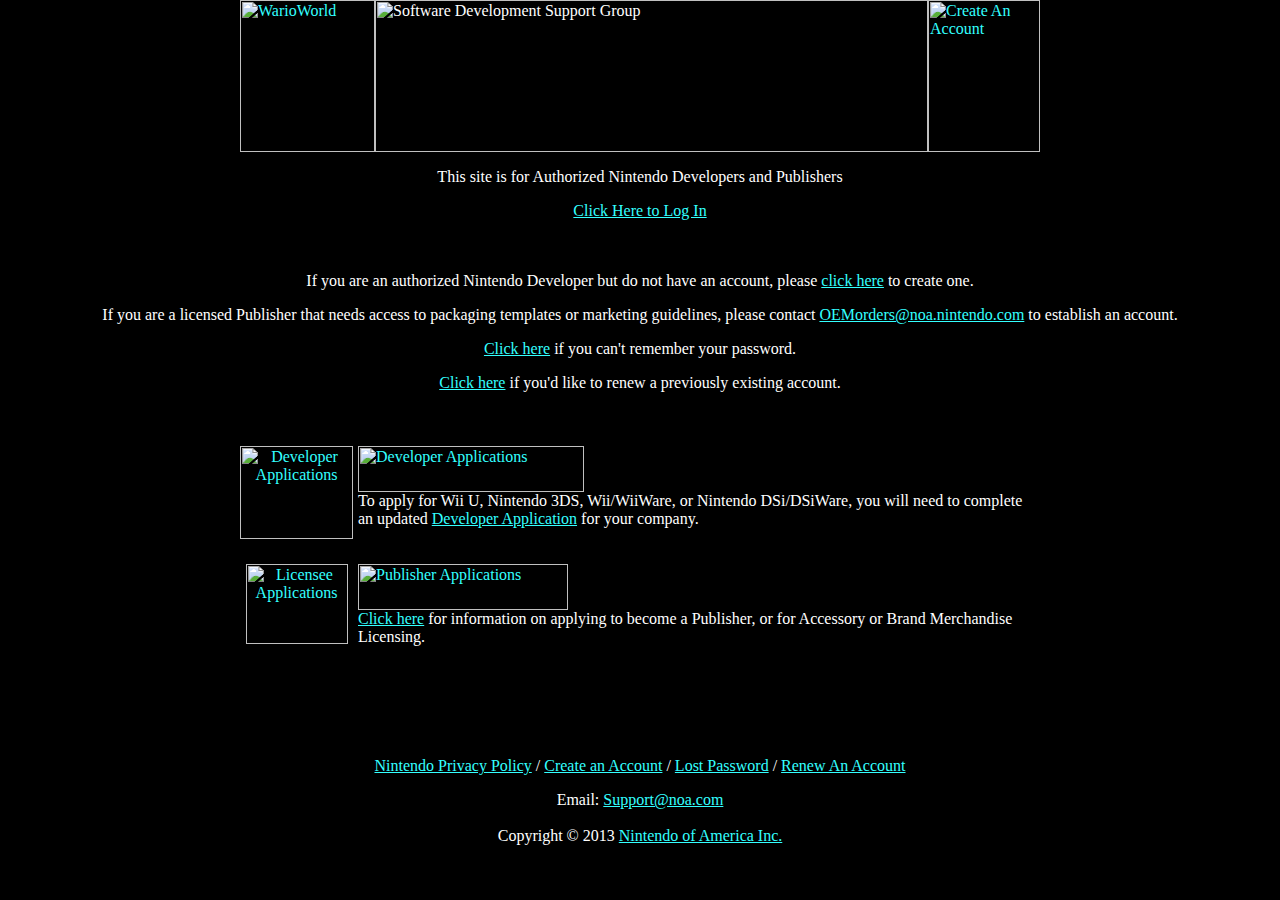
==== warioworld/index.html @ 82d970d0 "Organize for deployment" ====
<HTML>

<HEAD>
<TITLE>Nintendo Software Development Support Group Home Page</TITLE>
<LINK REL="stylesheet" HREF="../external.html?link=http://www.warioworld.com/style/sdsg.css" />
</HEAD>

<BODY BGCOLOR=#000000 LEFTMARGIN="0" TOPMARGIN="0" MARGINHEIGHT="0" 
MARGINWIDTH="0" TEXT="#FFFFFF" LINK="#33FFFF" VLINK="#0099FF" onLoad="init()">
<DIV ALIGN=CENTER>
<SPAN CLASS="whitetext">
<TABLE BORDER=0 CELLPADDING=0 CELLSPACING=0 WIDTH=800>
<TR>
<TD><A HREF="index.html"><IMG SRC="../external.gif?link=http://www.warioworld.com/images/splash/splash_home.jpg" 
WIDTH=135 HEIGHT=152 ALT="WarioWorld" BORDER=0></A></TD>
<TD><IMG SRC="../external.gif?link=http://www.warioworld.com/images/splash/splash_logo.jpg" 
WIDTH=553 HEIGHT=152 ALT="Software Development Support Group"></TD>
<TD><A HREF="createaccount.html"><IMG 
SRC="../external.gif?link=http://www.warioworld.com/images/splash/splash_createaccount.jpg" 
WIDTH=112 HEIGHT=152 ALT="Create An Account" BORDER=0 /></A></TD>
</TR>
</TABLE>
<P>
<SPAN CLASS="whiteheadline">This site is for Authorized Nintendo 
Developers and Publishers
<P>
<A HREF="login/index.html" CLASS="whiteheadline">Click Here to Log In</A>
<P><BR><BR></SPAN>
If you are an authorized Nintendo Developer but do not have an account, 
please <A HREF="createaccount.html">click here</A> to create one.
<P>
If you are a licensed Publisher that needs access to packaging templates or marketing guidelines, 
please contact <A HREF="mailto:OEMorders@noa.nintendo.com">OEMorders@noa.nintendo.com</A> to establish an account.
<P>
<A HREF="../external.html?link=http://www.warioworld.com/lostpassword.html">Click here</A> if you can't remember your password.
<P>
<A HREF="renewaccount.html">Click here</A>
if you'd like to renew a previously existing account.
</SPAN>
<BR>
<BR>
<BR>
<BR>
<TABLE WIDTH=800 BORDER=0 CELLPADDING=0 CELLSPACING=0>

<TR>
<TD VALIGN=TOP ALIGN=CENTER><A 
HREF="../external.html?link=http://www.warioworld.com/apply/"
onMouseOver="changeImages('image7', 'image7on')" 
onMouseOut="changeImages('image7', 'image7off')"><IMG 
SRC="../external.gif?link=http://www.warioworld.com/images/splash/splash_nda_low.jpg" WIDTH=113 HEIGHT=93 
ALT="Developer Applications" NAME="image7" BORDER=0></A></TD>
<TD WIDTH=5><IMG SRC="../external.gif?link=http://www.warioworld.com/images/spacer.gif" WIDTH=5 HEIGHT=1></TD>
<TD CLASS="whitetext" VALIGN=TOP><A HREF="../external.html?link=http://www.warioworld.com/apply/"><IMG 
SRC="../external.gif?link=http://www.warioworld.com/images/splash/splash_apps_head.jpg" WIDTH=226 HEIGHT=46 
ALT="Developer Applications" BORDER=0></A><BR>
To apply for Wii U, Nintendo 3DS, Wii/WiiWare, or 
Nintendo DSi/DSiWare, you will need to complete an updated 
<A HREF="../external.html?link=http://www.warioworld.com/apply/">Developer Application</A> for your company.
<BR>
<BR></TD>
</TR>
<TR><TD COLSPAN=3>&nbsp;</TD></TR>
<TR>
<TD VALIGN=TOP ALIGN=CENTER><A HREF="../external.html?link=http://www.warioworld.com/licenseeapplications/"
onMouseOver="changeImages('image8', 'image8on')" 
onMouseOut="changeImages('image8', 'image8off')"><IMG 
SRC="../external.gif?link=http://www.warioworld.com/images/splash/splash_accessory_low.jpg" WIDTH=102 HEIGHT=80 
ALT="Licensee Applications" NAME="image8" BORDER=0></A></TD>
<TD WIDTH=5><IMG SRC="../external.gif?link=http://www.warioworld.com/images/spacer.gif" WIDTH=5 HEIGHT=1></TD>
<TD CLASS="whitetext" VALIGN=TOP><A HREF="../external.html?link=http://www.warioworld.com/licenseeapplications/"><IMG 
SRC="../external.gif?link=http://www.warioworld.com/images/splash/splash_publisher_head.jpg" WIDTH=210 HEIGHT=46 
ALT="Publisher Applications" BORDER=0 /></A><BR>
<A HREF="../external.html?link=http://www.warioworld.com/licenseeapplications/">Click here</A> for information on applying to become a Publisher, 
or for Accessory or Brand Merchandise Licensing.
</TD>
</TR>
<TR><TD COLSPAN=3>&nbsp;</TD></TR>
</TABLE>
<BR>
<BR>
<TABLE WIDTH=600>
<TR>
<TD CLASS="whitetext" ALIGN=CENTER>
<BR><BR><BR>
<A HREF="../external.html?link=http://www.nintendo.com/corp/privacy.jsp"
TARGET="NEW">Nintendo Privacy Policy</A> / <A 
HREF="createaccount.html">Create an Account</A> / <A HREF="lostpassword.html">Lost 
Password</A> / <A HREF="renewaccount.html">Renew An Account</A>
<P>
Email: <A HREF="mailto:support@noa.com">Support@noa.com</A>
<BR>
<BR>
<span class="whitetext">Copyright &copy; 2013 <A HREF="../external.html?link=http://www.nintendo.com/" TARGET="NEW">Nintendo 
of America Inc.</A></span>
<BR>
<BR>
</TD>
</TR>
</TABLE>
</DIV>
</BODY>

</HTML>
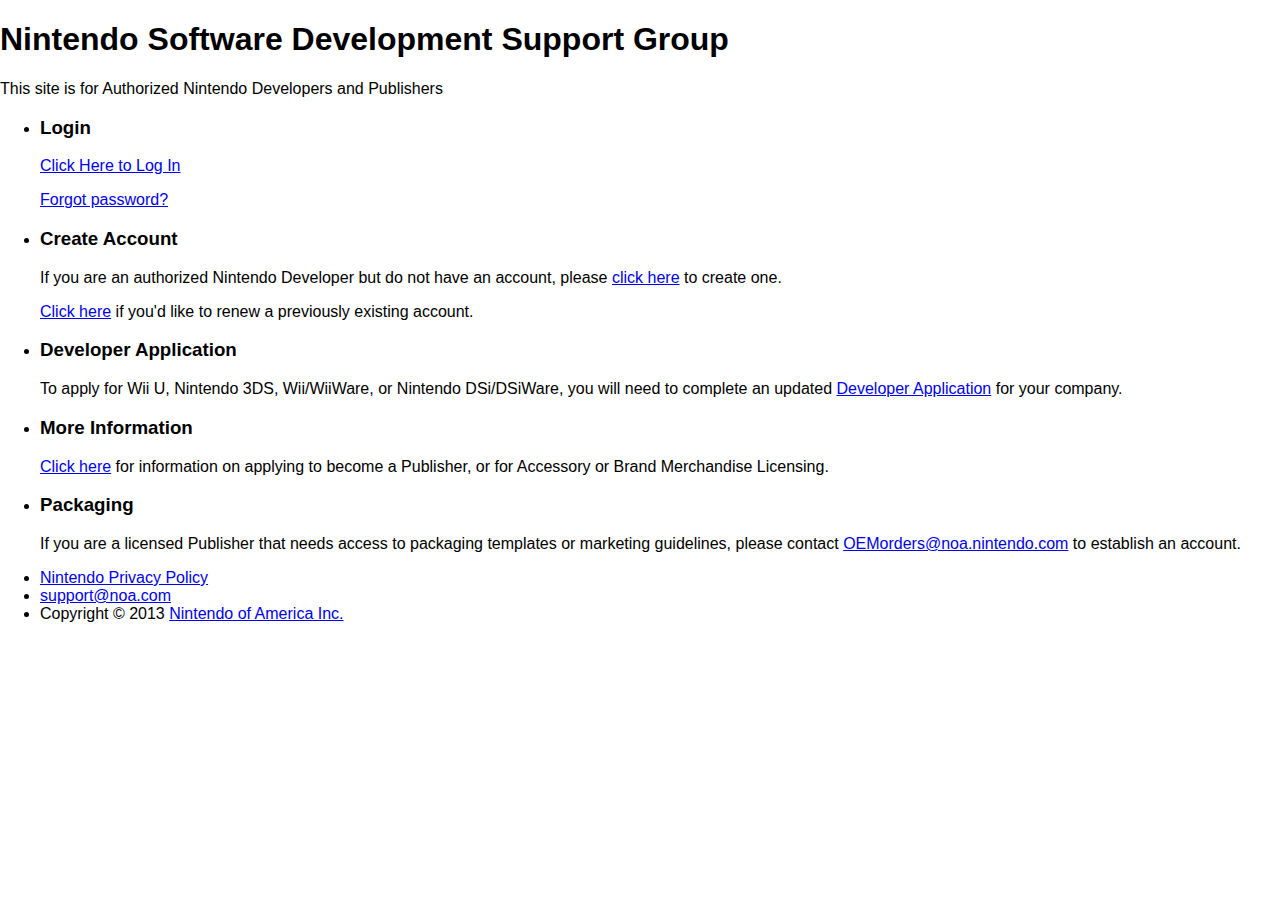
==== commit 4ba0439f: "Basic structure" ====
--- a/warioworld/index.html
+++ b/warioworld/index.html
@@ -1,104 +1,65 @@
 <HTML>
 
 <HEAD>
-<TITLE>Nintendo Software Development Support Group Home Page</TITLE>
-<LINK REL="stylesheet" HREF="../external.html?link=http://www.warioworld.com/style/sdsg.css" />
+<TITLE>Nintendo Software Development Support Group - Home Page</TITLE>
+<LINK REL="stylesheet" HREF="style.css" />
 </HEAD>
 
-<BODY BGCOLOR=#000000 LEFTMARGIN="0" TOPMARGIN="0" MARGINHEIGHT="0" 
-MARGINWIDTH="0" TEXT="#FFFFFF" LINK="#33FFFF" VLINK="#0099FF" onLoad="init()">
-<DIV ALIGN=CENTER>
-<SPAN CLASS="whitetext">
-<TABLE BORDER=0 CELLPADDING=0 CELLSPACING=0 WIDTH=800>
-<TR>
-<TD><A HREF="index.html"><IMG SRC="../external.gif?link=http://www.warioworld.com/images/splash/splash_home.jpg" 
-WIDTH=135 HEIGHT=152 ALT="WarioWorld" BORDER=0></A></TD>
-<TD><IMG SRC="../external.gif?link=http://www.warioworld.com/images/splash/splash_logo.jpg" 
-WIDTH=553 HEIGHT=152 ALT="Software Development Support Group"></TD>
-<TD><A HREF="createaccount.html"><IMG 
-SRC="../external.gif?link=http://www.warioworld.com/images/splash/splash_createaccount.jpg" 
-WIDTH=112 HEIGHT=152 ALT="Create An Account" BORDER=0 /></A></TD>
-</TR>
-</TABLE>
-<P>
-<SPAN CLASS="whiteheadline">This site is for Authorized Nintendo 
-Developers and Publishers
-<P>
-<A HREF="login/index.html" CLASS="whiteheadline">Click Here to Log In</A>
-<P><BR><BR></SPAN>
-If you are an authorized Nintendo Developer but do not have an account, 
-please <A HREF="createaccount.html">click here</A> to create one.
+<BODY>
+
+<h1>Nintendo Software Development Support Group</h1>
+
+<p>This site is for Authorized Nintendo Developers and Publishers</p>
+
+
+<ul>
+<li>
+<h3>Login</h3>
+<P><A HREF="login/index.html" CLASS="whiteheadline">Click Here to Log In</A></P>
+<p><A HREF="../external.html?link=http://www.warioworld.com/lostpassword.html">Forgot password?</A></p>
+</li>
+
+
+<li>
+<h3>Create Account</h3>
+<p>If you are an authorized Nintendo Developer but do not have an account, 
+please <A HREF="createaccount.html">click here</A> to create one.</p>
+<P><A HREF="renewaccount.html">Click here</A>
+if you'd like to renew a previously existing account.</P>
+</li>
+
+
+<li>
+<h3>Developer Application</h3>
+<p>To apply for Wii U, Nintendo 3DS, Wii/WiiWare, or Nintendo DSi/DSiWare, you will need to complete an updated 
+<A HREF="../external.html?link=http://www.warioworld.com/apply/">Developer Application</A> for your company.</p>
+</li>
+
+
+<li>
+<h3>More Information</h3>
+<P><A HREF="../external.html?link=http://www.warioworld.com/licenseeapplications/">Click here</A> for information on applying to become a Publisher, 
+or for Accessory or Brand Merchandise Licensing.
+</P>
+</li>
+
+
+<li>
+<h3>Packaging</h3>
 <P>
 If you are a licensed Publisher that needs access to packaging templates or marketing guidelines, 
-please contact <A HREF="mailto:OEMorders@noa.nintendo.com">OEMorders@noa.nintendo.com</A> to establish an account.
-<P>
-<A HREF="../external.html?link=http://www.warioworld.com/lostpassword.html">Click here</A> if you can't remember your password.
-<P>
-<A HREF="renewaccount.html">Click here</A>
-if you'd like to renew a previously existing account.
-</SPAN>
-<BR>
-<BR>
-<BR>
-<BR>
-<TABLE WIDTH=800 BORDER=0 CELLPADDING=0 CELLSPACING=0>
+please contact <A HREF="mailto:OEMorders@noa.nintendo.com">OEMorders@noa.nintendo.com</A> to establish an account.</P>
+</li>
 
-<TR>
-<TD VALIGN=TOP ALIGN=CENTER><A 
-HREF="../external.html?link=http://www.warioworld.com/apply/"
-onMouseOver="changeImages('image7', 'image7on')" 
-onMouseOut="changeImages('image7', 'image7off')"><IMG 
-SRC="../external.gif?link=http://www.warioworld.com/images/splash/splash_nda_low.jpg" WIDTH=113 HEIGHT=93 
-ALT="Developer Applications" NAME="image7" BORDER=0></A></TD>
-<TD WIDTH=5><IMG SRC="../external.gif?link=http://www.warioworld.com/images/spacer.gif" WIDTH=5 HEIGHT=1></TD>
-<TD CLASS="whitetext" VALIGN=TOP><A HREF="../external.html?link=http://www.warioworld.com/apply/"><IMG 
-SRC="../external.gif?link=http://www.warioworld.com/images/splash/splash_apps_head.jpg" WIDTH=226 HEIGHT=46 
-ALT="Developer Applications" BORDER=0></A><BR>
-To apply for Wii U, Nintendo 3DS, Wii/WiiWare, or 
-Nintendo DSi/DSiWare, you will need to complete an updated 
-<A HREF="../external.html?link=http://www.warioworld.com/apply/">Developer Application</A> for your company.
-<BR>
-<BR></TD>
-</TR>
-<TR><TD COLSPAN=3>&nbsp;</TD></TR>
-<TR>
-<TD VALIGN=TOP ALIGN=CENTER><A HREF="../external.html?link=http://www.warioworld.com/licenseeapplications/"
-onMouseOver="changeImages('image8', 'image8on')" 
-onMouseOut="changeImages('image8', 'image8off')"><IMG 
-SRC="../external.gif?link=http://www.warioworld.com/images/splash/splash_accessory_low.jpg" WIDTH=102 HEIGHT=80 
-ALT="Licensee Applications" NAME="image8" BORDER=0></A></TD>
-<TD WIDTH=5><IMG SRC="../external.gif?link=http://www.warioworld.com/images/spacer.gif" WIDTH=5 HEIGHT=1></TD>
-<TD CLASS="whitetext" VALIGN=TOP><A HREF="../external.html?link=http://www.warioworld.com/licenseeapplications/"><IMG 
-SRC="../external.gif?link=http://www.warioworld.com/images/splash/splash_publisher_head.jpg" WIDTH=210 HEIGHT=46 
-ALT="Publisher Applications" BORDER=0 /></A><BR>
-<A HREF="../external.html?link=http://www.warioworld.com/licenseeapplications/">Click here</A> for information on applying to become a Publisher, 
-or for Accessory or Brand Merchandise Licensing.
-</TD>
-</TR>
-<TR><TD COLSPAN=3>&nbsp;</TD></TR>
-</TABLE>
-<BR>
-<BR>
-<TABLE WIDTH=600>
-<TR>
-<TD CLASS="whitetext" ALIGN=CENTER>
-<BR><BR><BR>
-<A HREF="../external.html?link=http://www.nintendo.com/corp/privacy.jsp"
-TARGET="NEW">Nintendo Privacy Policy</A> / <A 
-HREF="createaccount.html">Create an Account</A> / <A HREF="lostpassword.html">Lost 
-Password</A> / <A HREF="renewaccount.html">Renew An Account</A>
-<P>
-Email: <A HREF="mailto:support@noa.com">Support@noa.com</A>
-<BR>
-<BR>
-<span class="whitetext">Copyright &copy; 2013 <A HREF="../external.html?link=http://www.nintendo.com/" TARGET="NEW">Nintendo 
-of America Inc.</A></span>
-<BR>
-<BR>
-</TD>
-</TR>
-</TABLE>
-</DIV>
+</ul>
+
+<ul>
+<li><A HREF="../external.html?link=http://www.nintendo.com/corp/privacy.jsp"
+TARGET="NEW">Nintendo Privacy Policy</A></li>
+<li><A HREF="mailto:support@noa.com">support@noa.com</A></li>
+<li>Copyright &copy; 2013 <A HREF="../external.html?link=http://www.nintendo.com/" TARGET="NEW">Nintendo 
+of America Inc.</A></li>
+</ul>
 </BODY>
 
 </HTML>--- a/warioworld/style.css
+++ b/warioworld/style.css
@@ -0,0 +1,361 @@
+/*! normalize.css v3.0.1 | MIT License | git.io/normalize */
+/**
+* 1. Set default font family to sans-serif.
+* 2. Prevent iOS text size adjust after orientation change, without disabling
+* user zoom.
+*/
+html {
+font-family: sans-serif; /* 1 */
+-ms-text-size-adjust: 100%; /* 2 */
+-webkit-text-size-adjust: 100%; /* 2 */
+}
+/**
+* Remove default margin.
+*/
+body {
+margin: 0;
+}
+/* HTML5 display definitions
+========================================================================== */
+/**
+* Correct `block` display not defined for any HTML5 element in IE 8/9.
+* Correct `block` display not defined for `details` or `summary` in IE 10/11 and Firefox.
+* Correct `block` display not defined for `main` in IE 11.
+*/
+article,
+aside,
+details,
+figcaption,
+figure,
+footer,
+header,
+hgroup,
+main,
+nav,
+section,
+summary {
+display: block;
+}
+/**
+* 1. Correct `inline-block` display not defined in IE 8/9.
+* 2. Normalize vertical alignment of `progress` in Chrome, Firefox, and Opera.
+*/
+audio,
+canvas,
+progress,
+video {
+display: inline-block; /* 1 */
+vertical-align: baseline; /* 2 */
+}
+/**
+* Prevent modern browsers from displaying `audio` without controls.
+* Remove excess height in iOS 5 devices.
+*/
+audio:not([controls]) {
+display: none;
+height: 0;
+}
+/**
+* Address `[hidden]` styling not present in IE 8/9/10.
+* Hide the `template` element in IE 8/9/11, Safari, and Firefox < 22.
+*/
+[hidden],
+template {
+display: none;
+}
+/* Links
+========================================================================== */
+/**
+* Remove the gray background color from active links in IE 10.
+*/
+a {
+background: transparent;
+}
+/**
+* Improve readability when focused and also mouse hovered in all browsers.
+*/
+a:active,
+a:hover {
+outline: 0;
+}
+/* Text-level semantics
+========================================================================== */
+/**
+* Address styling not present in IE 8/9/10/11, Safari, and Chrome.
+*/
+abbr[title] {
+border-bottom: 1px dotted;
+}
+/**
+* Address style set to `bolder` in Firefox 4+, Safari, and Chrome.
+*/
+b,
+strong {
+font-weight: bold;
+}
+/**
+* Address styling not present in Safari and Chrome.
+*/
+dfn {
+font-style: italic;
+}
+/**
+* Address variable `h1` font-size and margin within `section` and `article`
+* contexts in Firefox 4+, Safari, and Chrome.
+*/
+h1 {
+font-size: 2em;
+margin: 0.67em 0;
+}
+/**
+* Address styling not present in IE 8/9.
+*/
+mark {
+background: #ff0;
+color: #000;
+}
+/**
+* Address inconsistent and variable font size in all browsers.
+*/
+small {
+font-size: 80%;
+}
+/**
+* Prevent `sub` and `sup` affecting `line-height` in all browsers.
+*/
+sub,
+sup {
+font-size: 75%;
+line-height: 0;
+position: relative;
+vertical-align: baseline;
+}
+sup {
+top: -0.5em;
+}
+sub {
+bottom: -0.25em;
+}
+/* Embedded content
+========================================================================== */
+/**
+* Remove border when inside `a` element in IE 8/9/10.
+*/
+img {
+border: 0;
+}
+/**
+* Correct overflow not hidden in IE 9/10/11.
+*/
+svg:not(:root) {
+overflow: hidden;
+}
+/* Grouping content
+========================================================================== */
+/**
+* Address margin not present in IE 8/9 and Safari.
+*/
+figure {
+margin: 1em 40px;
+}
+/**
+* Address differences between Firefox and other browsers.
+*/
+hr {
+-moz-box-sizing: content-box;
+box-sizing: content-box;
+height: 0;
+}
+/**
+* Contain overflow in all browsers.
+*/
+pre {
+overflow: auto;
+}
+/**
+* Address odd `em`-unit font size rendering in all browsers.
+*/
+code,
+kbd,
+pre,
+samp {
+font-family: monospace, monospace;
+font-size: 1em;
+}
+/* Forms
+========================================================================== */
+/**
+* Known limitation: by default, Chrome and Safari on OS X allow very limited
+* styling of `select`, unless a `border` property is set.
+*/
+/**
+* 1. Correct color not being inherited.
+* Known issue: affects color of disabled elements.
+* 2. Correct font properties not being inherited.
+* 3. Address margins set differently in Firefox 4+, Safari, and Chrome.
+*/
+button,
+input,
+optgroup,
+select,
+textarea {
+color: inherit; /* 1 */
+font: inherit; /* 2 */
+margin: 0; /* 3 */
+}
+/**
+* Address `overflow` set to `hidden` in IE 8/9/10/11.
+*/
+button {
+overflow: visible;
+}
+/**
+* Address inconsistent `text-transform` inheritance for `button` and `select`.
+* All other form control elements do not inherit `text-transform` values.
+* Correct `button` style inheritance in Firefox, IE 8/9/10/11, and Opera.
+* Correct `select` style inheritance in Firefox.
+*/
+button,
+select {
+text-transform: none;
+}
+/**
+* 1. Avoid the WebKit bug in Android 4.0.* where (2) destroys native `audio`
+* and `video` controls.
+* 2. Correct inability to style clickable `input` types in iOS.
+* 3. Improve usability and consistency of cursor style between image-type
+* `input` and others.
+*/
+button,
+html input[type="button"], /* 1 */
+input[type="reset"],
+input[type="submit"] {
+-webkit-appearance: button; /* 2 */
+cursor: pointer; /* 3 */
+}
+/**
+* Re-set default cursor for disabled elements.
+*/
+button[disabled],
+html input[disabled] {
+cursor: default;
+}
+/**
+* Remove inner padding and border in Firefox 4+.
+*/
+button::-moz-focus-inner,
+input::-moz-focus-inner {
+border: 0;
+padding: 0;
+}
+/**
+* Address Firefox 4+ setting `line-height` on `input` using `!important` in
+* the UA stylesheet.
+*/
+input {
+line-height: normal;
+}
+/**
+* It's recommended that you don't attempt to style these elements.
+* Firefox's implementation doesn't respect box-sizing, padding, or width.
+*
+* 1. Address box sizing set to `content-box` in IE 8/9/10.
+* 2. Remove excess padding in IE 8/9/10.
+*/
+input[type="checkbox"],
+input[type="radio"] {
+box-sizing: border-box; /* 1 */
+padding: 0; /* 2 */
+}
+/**
+* Fix the cursor style for Chrome's increment/decrement buttons. For certain
+* `font-size` values of the `input`, it causes the cursor style of the
+* decrement button to change from `default` to `text`.
+*/
+input[type="number"]::-webkit-inner-spin-button,
+input[type="number"]::-webkit-outer-spin-button {
+height: auto;
+}
+/**
+* 1. Address `appearance` set to `searchfield` in Safari and Chrome.
+* 2. Address `box-sizing` set to `border-box` in Safari and Chrome
+* (include `-moz` to future-proof).
+*/
+input[type="search"] {
+-webkit-appearance: textfield; /* 1 */
+-moz-box-sizing: content-box;
+-webkit-box-sizing: content-box; /* 2 */
+box-sizing: content-box;
+}
+/**
+* Remove inner padding and search cancel button in Safari and Chrome on OS X.
+* Safari (but not Chrome) clips the cancel button when the search input has
+* padding (and `textfield` appearance).
+*/
+input[type="search"]::-webkit-search-cancel-button,
+input[type="search"]::-webkit-search-decoration {
+-webkit-appearance: none;
+}
+/**
+* Define consistent border, margin, and padding.
+*/
+fieldset {
+border: 1px solid #c0c0c0;
+margin: 0 2px;
+padding: 0.35em 0.625em 0.75em;
+}
+/**
+* 1. Correct `color` not being inherited in IE 8/9/10/11.
+* 2. Remove padding so people aren't caught out if they zero out fieldsets.
+*/
+legend {
+border: 0; /* 1 */
+padding: 0; /* 2 */
+}
+/**
+* Remove default vertical scrollbar in IE 8/9/10/11.
+*/
+textarea {
+overflow: auto;
+}
+/**
+* Don't inherit the `font-weight` (applied by a rule above).
+* NOTE: the default cannot safely be changed in Chrome and Safari on OS X.
+*/
+optgroup {
+font-weight: bold;
+}
+/* Tables
+========================================================================== */
+/**
+* Remove most spacing between table cells.
+*/
+table {
+border-collapse: collapse;
+border-spacing: 0;
+}
+td,
+th {
+padding: 0;
+}
+
+
+/* My Styling
+========================================================================== */
+
+* {
+box-sizing: border-box;
+-ms-box-sizing: border-box;
+-moz-box-sizing: border-box;
+-webkit-box-sizing: border-box;
+}
+
+html {
+overflow-y: scroll;
+}
+
+img {
+width: auto;
+max-width: 100%;
+height: auto;
+}
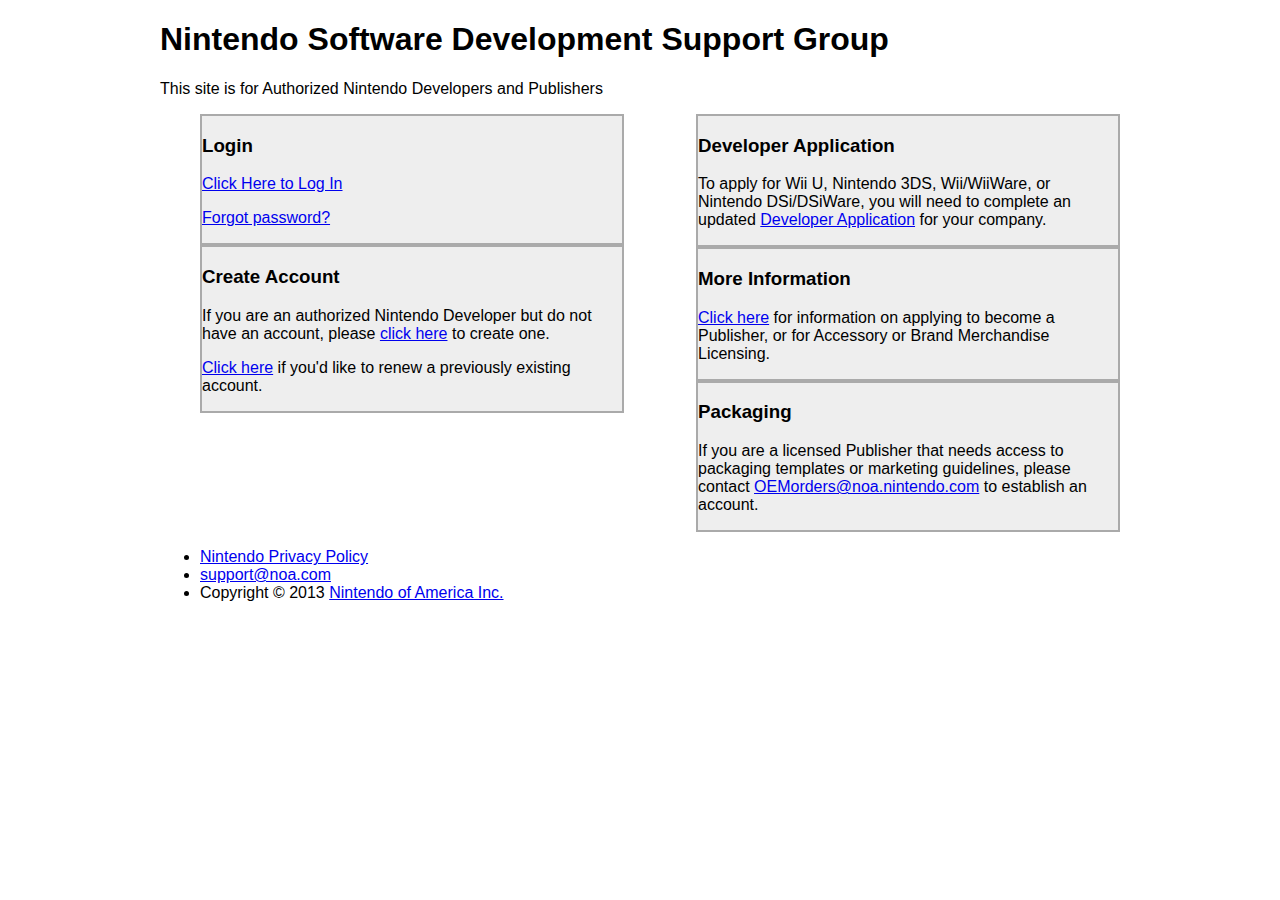
==== commit 60e6d0e6: "Boxing it up" ====
--- a/warioworld/index.html
+++ b/warioworld/index.html
@@ -7,20 +7,22 @@
 
 <BODY>
 
+<div class="container">
+
 <h1>Nintendo Software Development Support Group</h1>
 
 <p>This site is for Authorized Nintendo Developers and Publishers</p>
 
 
-<ul>
-<li>
+<ul class="action-boxes">
+<li class="login">
 <h3>Login</h3>
 <P><A HREF="login/index.html" CLASS="whiteheadline">Click Here to Log In</A></P>
 <p><A HREF="../external.html?link=http://www.warioworld.com/lostpassword.html">Forgot password?</A></p>
 </li>
 
 
-<li>
+<li class="create">
 <h3>Create Account</h3>
 <p>If you are an authorized Nintendo Developer but do not have an account, 
 please <A HREF="createaccount.html">click here</A> to create one.</p>
@@ -29,14 +31,14 @@
 </li>
 
 
-<li>
+<li class="application">
 <h3>Developer Application</h3>
 <p>To apply for Wii U, Nintendo 3DS, Wii/WiiWare, or Nintendo DSi/DSiWare, you will need to complete an updated 
 <A HREF="../external.html?link=http://www.warioworld.com/apply/">Developer Application</A> for your company.</p>
 </li>
 
 
-<li>
+<li class="information">
 <h3>More Information</h3>
 <P><A HREF="../external.html?link=http://www.warioworld.com/licenseeapplications/">Click here</A> for information on applying to become a Publisher, 
 or for Accessory or Brand Merchandise Licensing.
@@ -44,7 +46,7 @@
 </li>
 
 
-<li>
+<li class="packaging">
 <h3>Packaging</h3>
 <P>
 If you are a licensed Publisher that needs access to packaging templates or marketing guidelines, 
@@ -60,6 +62,8 @@
 <li>Copyright &copy; 2013 <A HREF="../external.html?link=http://www.nintendo.com/" TARGET="NEW">Nintendo 
 of America Inc.</A></li>
 </ul>
+
+</div>
 </BODY>
 
 </HTML>--- a/warioworld/style.css
+++ b/warioworld/style.css
@@ -359,3 +359,51 @@
 max-width: 100%;
 height: auto;
 }
+
+.container {
+margin: 0 auto;
+max-width: 960px;
+}
+.action-boxes {
+list-style: none;
+column-count: 1;
+column-gap: 72px;
+-moz-column-count: 1;
+-moz-column-gap: 72px;
+}
+.action-boxes li {
+width: 100%;
+display: inline-block;
+}
+
+.login {
+background: #eeeeee;
+border: 2px solid #aaaaaa;
+}
+
+.create {
+background: #eeeeee;
+border: 2px solid #aaaaaa;
+}
+
+.application {
+background: #eeeeee;
+border: 2px solid #aaaaaa;
+}
+
+.information {
+background: #eeeeee;
+border: 2px solid #aaaaaa;
+}
+
+.packaging {
+background: #eeeeee;
+border: 2px solid #aaaaaa;
+}
+
+@media screen and (min-width: 700px) {
+.action-boxes {
+column-count: 2;
+-moz-column-count: 2;
+}
+}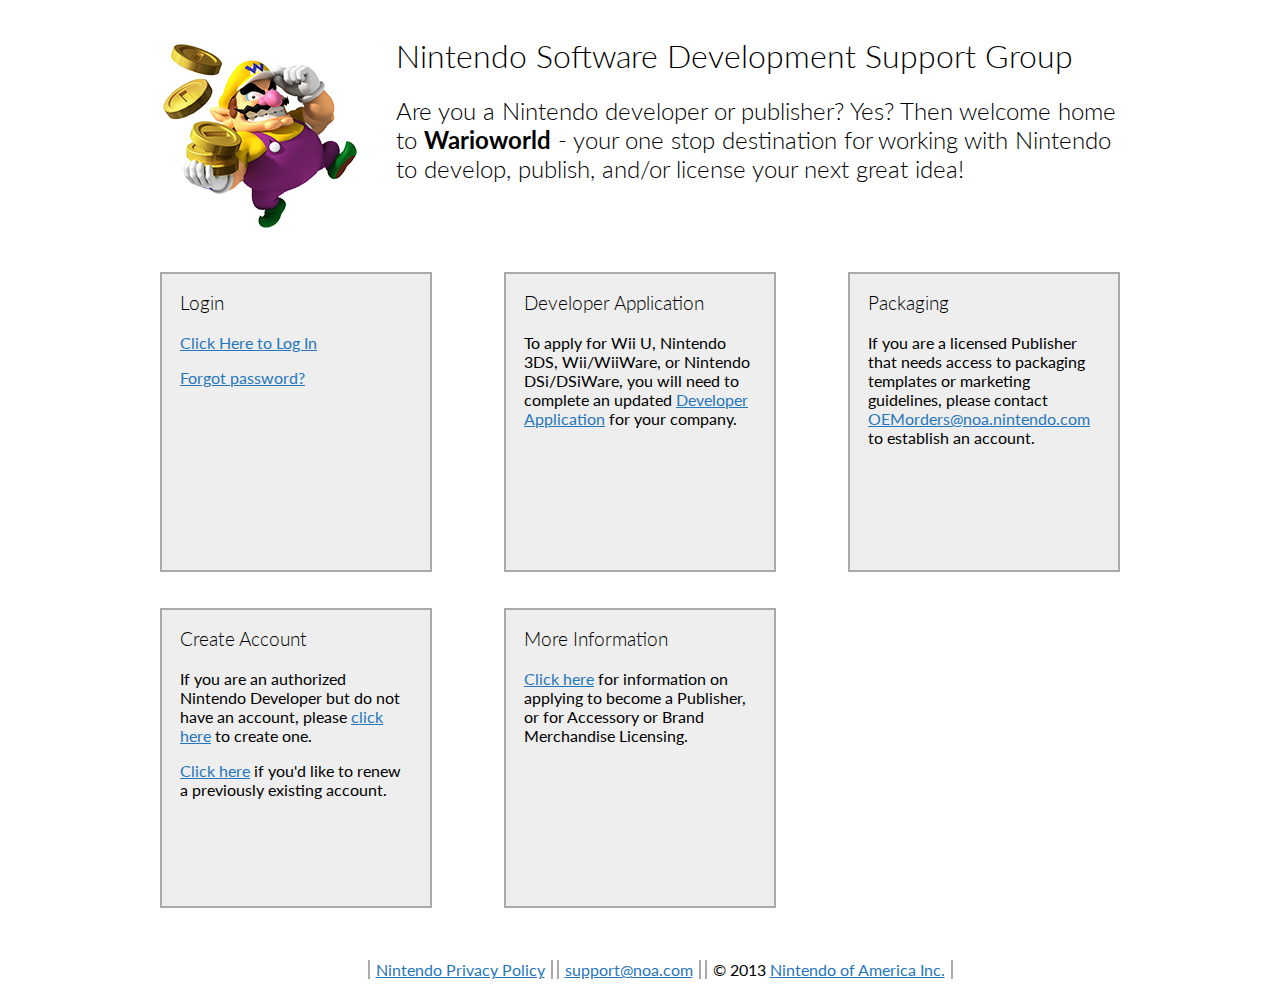
==== commit d47e6e97: "Lots of changes, typography, links, header image" ====
--- a/warioworld/index.html
+++ b/warioworld/index.html
@@ -2,17 +2,23 @@
 
 <HEAD>
 <TITLE>Nintendo Software Development Support Group - Home Page</TITLE>
-<LINK REL="stylesheet" HREF="style.css" />
+<link href='http://fonts.googleapis.com/css?family=Lato:300,400' rel='stylesheet' type='text/css'>
+<link href="style.css" rel="stylesheet" type='text/css' />
 </HEAD>
 
 <BODY>
 
 <div class="container">
 
+<div class="header clear">
+
+<img class="left logo" src="warioworld_wario_header.png" />
+
 <h1>Nintendo Software Development Support Group</h1>
 
-<p>This site is for Authorized Nintendo Developers and Publishers</p>
+<h2>Are you a Nintendo developer or publisher? Yes? Then welcome home to <strong>Warioworld</strong> - your one stop destination for working with Nintendo to develop, publish, and/or license your next great idea!</h2>
 
+</div>
 
 <ul class="action-boxes">
 <li class="login">
@@ -40,7 +46,7 @@
 
 <li class="information">
 <h3>More Information</h3>
-<P><A HREF="../external.html?link=http://www.warioworld.com/licenseeapplications/">Click here</A> for information on applying to become a Publisher, 
+<P><A HREF="http://www.warioworld.com/licenseeapplications/">Click here</A> for information on applying to become a Publisher, 
 or for Accessory or Brand Merchandise Licensing.
 </P>
 </li>
@@ -55,11 +61,11 @@
 
 </ul>
 
-<ul>
-<li><A HREF="../external.html?link=http://www.nintendo.com/corp/privacy.jsp"
+<ul class="footer-links">
+<li><A HREF="http://www.nintendo.com/corp/privacy.jsp"
 TARGET="NEW">Nintendo Privacy Policy</A></li>
 <li><A HREF="mailto:support@noa.com">support@noa.com</A></li>
-<li>Copyright &copy; 2013 <A HREF="../external.html?link=http://www.nintendo.com/" TARGET="NEW">Nintendo 
+<li>&copy; 2013 <A HREF="http://www.nintendo.com/" TARGET="NEW">Nintendo 
 of America Inc.</A></li>
 </ul>
 
--- a/warioworld/style.css
+++ b/warioworld/style.css
@@ -340,6 +340,21 @@
 }
 
 
+/* @font-face import
+========================================================================== */
+
+h1, h2, h3, h4, h5, h6 {
+font-family: 'Lato', sans-serif;
+font-weight: 300;
+margin-top: 0;
+}
+
+body {
+font-family: 'Lato', sans-serif;
+font-weight: 400;
+}
+
+
 /* My Styling
 ========================================================================== */
 
@@ -360,20 +375,53 @@
 height: auto;
 }
 
+.left {
+float: left;
+}
+
+.clear:after {
+    content: "";
+    display: table;
+    clear: both;
+}
+
+a:link {
+color: #2576bc;
+}
+
+a:hover {
+color: #3aa4ff;
+}
+
 .container {
 margin: 0 auto;
 max-width: 960px;
 }
+
+.header {
+margin: 36px 0 0 0;
+}
+
+.logo {
+margin: 0 36px 36px 0;
+}
+
 .action-boxes {
 list-style: none;
 column-count: 1;
 column-gap: 72px;
 -moz-column-count: 1;
--moz-column-gap: 72px;
-}
+-moz-column-gap: 36px;
+margin: 0 36px;
+padding: 0;
+}
+
 .action-boxes li {
 width: 100%;
 display: inline-block;
+padding: 18px;
+margin: 0 0 36px;
+min-height: 300px;
 }
 
 .login {
@@ -399,11 +447,31 @@
 .packaging {
 background: #eeeeee;
 border: 2px solid #aaaaaa;
+}
+
+.footer-links {
+list-style: none;
+text-align: center;
+}
+.footer-links li {
+  border-left: 2px solid #aaaaaa;
+  border-right: 2px solid #aaaaaa;
+  display: inline;
+  margin: 0;
+  padding: 0 6px;
 }
 
 @media screen and (min-width: 700px) {
 .action-boxes {
 column-count: 2;
 -moz-column-count: 2;
+margin: 0;
+}
+}
+
+@media screen and (min-width: 1024px) {
+.action-boxes {
+column-count: 3;
+-moz-column-count: 3;
 }
 }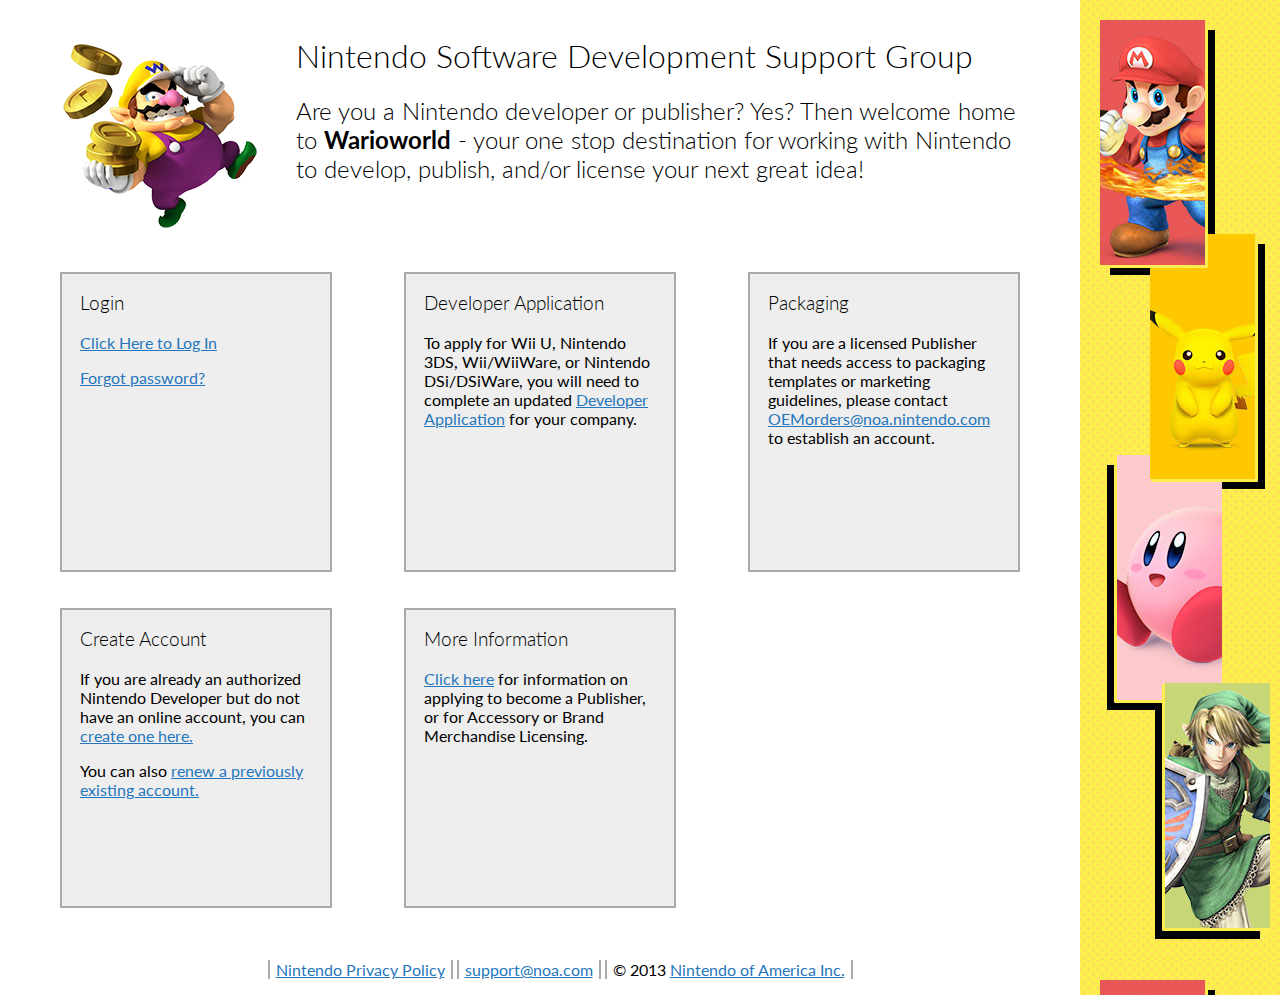
==== commit 3fa8ca47: "Background artwork for large screens" ====
--- a/warioworld/index.html
+++ b/warioworld/index.html
@@ -1,12 +1,12 @@
-<HTML>
+<html>
 
-<HEAD>
-<TITLE>Nintendo Software Development Support Group - Home Page</TITLE>
+<head>
+<title>Nintendo Software Development Support Group - Home Page</title>
 <link href='http://fonts.googleapis.com/css?family=Lato:300,400' rel='stylesheet' type='text/css'>
 <link href="style.css" rel="stylesheet" type='text/css' />
-</HEAD>
+</head>
 
-<BODY>
+<body class="body">
 
 <div class="container">
 
@@ -30,10 +30,9 @@
 
 <li class="create">
 <h3>Create Account</h3>
-<p>If you are an authorized Nintendo Developer but do not have an account, 
-please <A HREF="createaccount.html">click here</A> to create one.</p>
-<P><A HREF="renewaccount.html">Click here</A>
-if you'd like to renew a previously existing account.</P>
+<p>If you are already an authorized Nintendo Developer but do not have an online account, 
+you can <a HREF="createaccount.html">create one here.</a></p>
+<P>You can also <A HREF="renewaccount.html">renew a previously existing account.</A></P>
 </li>
 
 
@@ -70,6 +69,6 @@
 </ul>
 
 </div>
-</BODY>
+</body>
 
-</HTML>+</html>--- a/warioworld/style.css
+++ b/warioworld/style.css
@@ -393,6 +393,8 @@
 color: #3aa4ff;
 }
 
+
+
 .container {
 margin: 0 auto;
 max-width: 960px;
@@ -470,6 +472,12 @@
 }
 
 @media screen and (min-width: 1024px) {
+
+.body {
+background: url("warioworld_sidebar.jpg") repeat-y scroll right 0 rgba(0, 0, 0, 0);
+padding-right: 200px;
+}
+
 .action-boxes {
 column-count: 3;
 -moz-column-count: 3;
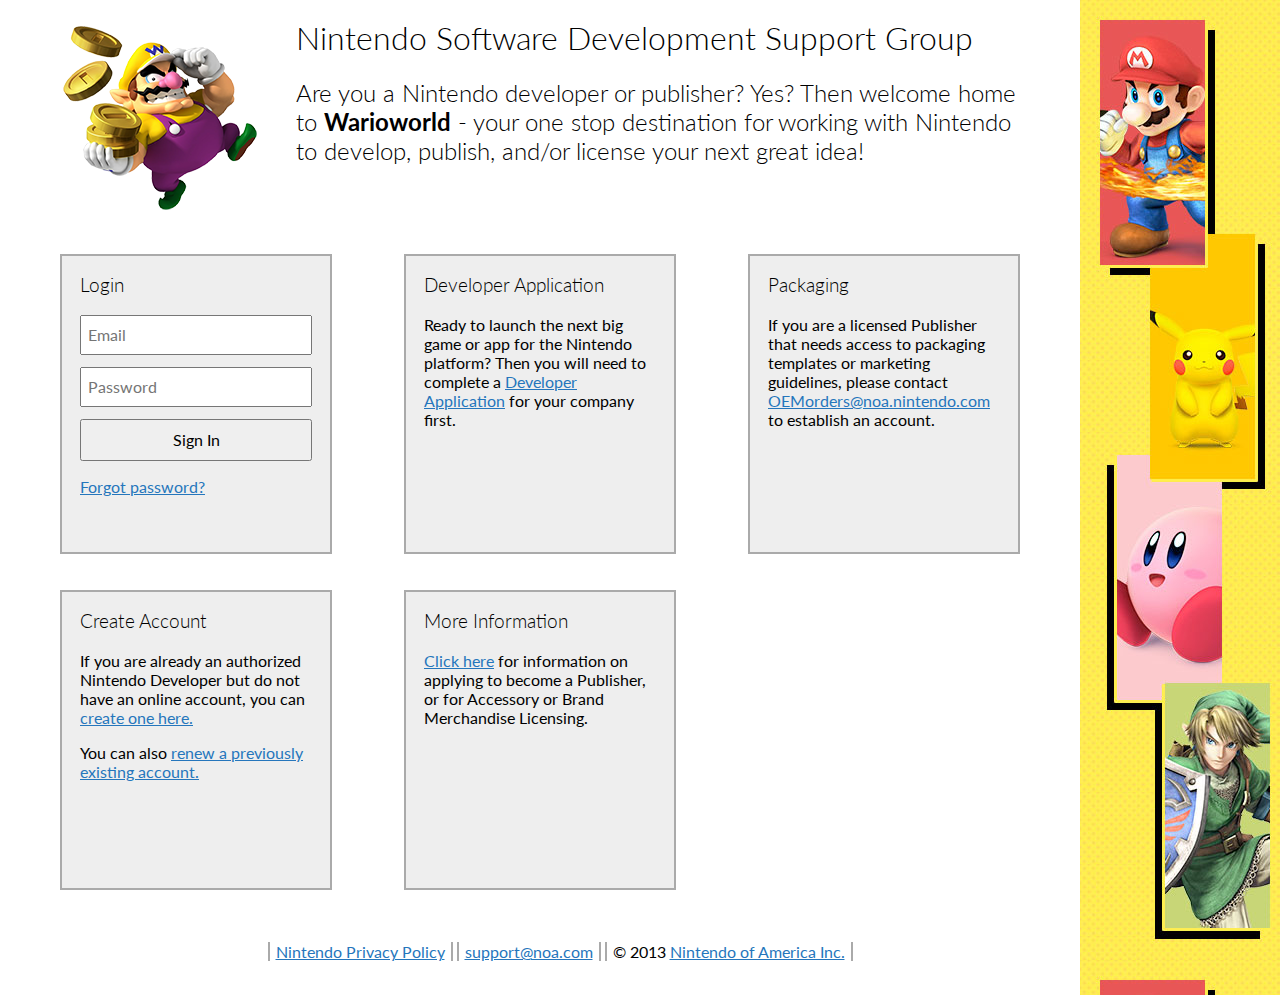
==== commit 69472fe6: "Copy changes and login form styling" ====
--- a/warioworld/index.html
+++ b/warioworld/index.html
@@ -23,7 +23,11 @@
 <ul class="action-boxes">
 <li class="login">
 <h3>Login</h3>
-<P><A HREF="login/index.html" CLASS="whiteheadline">Click Here to Log In</A></P>
+<form class="login-form">
+        <input type="text" class="input" placeholder="Email">
+        <input type="password" class="input" placeholder="Password">
+        <button class="button">Sign In</button>
+</form>
 <p><A HREF="../external.html?link=http://www.warioworld.com/lostpassword.html">Forgot password?</A></p>
 </li>
 
@@ -38,8 +42,8 @@
 
 <li class="application">
 <h3>Developer Application</h3>
-<p>To apply for Wii U, Nintendo 3DS, Wii/WiiWare, or Nintendo DSi/DSiWare, you will need to complete an updated 
-<A HREF="../external.html?link=http://www.warioworld.com/apply/">Developer Application</A> for your company.</p>
+<p>Ready to launch the next big game or app for the Nintendo platform? Then you will need to complete a 
+<A HREF="../external.html?link=http://www.warioworld.com/apply/">Developer Application</A> for your company first.</p>
 </li>
 
 
--- a/warioworld/style.css
+++ b/warioworld/style.css
@@ -393,7 +393,9 @@
 color: #3aa4ff;
 }
 
-
+.body {
+padding: 18px;
+}
 
 .container {
 margin: 0 auto;
@@ -401,11 +403,10 @@
 }
 
 .header {
-margin: 36px 0 0 0;
 }
 
 .logo {
-margin: 0 36px 36px 0;
+margin: 0 36px 0 0;
 }
 
 .action-boxes {
@@ -414,7 +415,7 @@
 column-gap: 72px;
 -moz-column-count: 1;
 -moz-column-gap: 36px;
-margin: 0 36px;
+margin: 0 18px;
 padding: 0;
 }
 
@@ -431,6 +432,19 @@
 border: 2px solid #aaaaaa;
 }
 
+.login-form .input {
+  margin: 0 0 12px;
+  padding: 6px;
+  width: 100%;
+  min-height: 40px;
+}
+
+.login-form .button {
+  min-height: 42px;
+  padding: 6px;
+  width: 100%;
+}
+
 .create {
 background: #eeeeee;
 border: 2px solid #aaaaaa;
@@ -463,7 +477,24 @@
   padding: 0 6px;
 }
 
+@media screen and (max-width: 700px) {
+
+.logo {
+width: 175px;
+}
+
+}
+
 @media screen and (min-width: 700px) {
+
+.body {
+padding: 18px 36px;
+}
+
+.logo {
+margin: 0 36px 36px 0;
+}
+
 .action-boxes {
 column-count: 2;
 -moz-column-count: 2;
@@ -475,7 +506,7 @@
 
 .body {
 background: url("warioworld_sidebar.jpg") repeat-y scroll right 0 rgba(0, 0, 0, 0);
-padding-right: 200px;
+padding-right: 236px;
 }
 
 .action-boxes {
